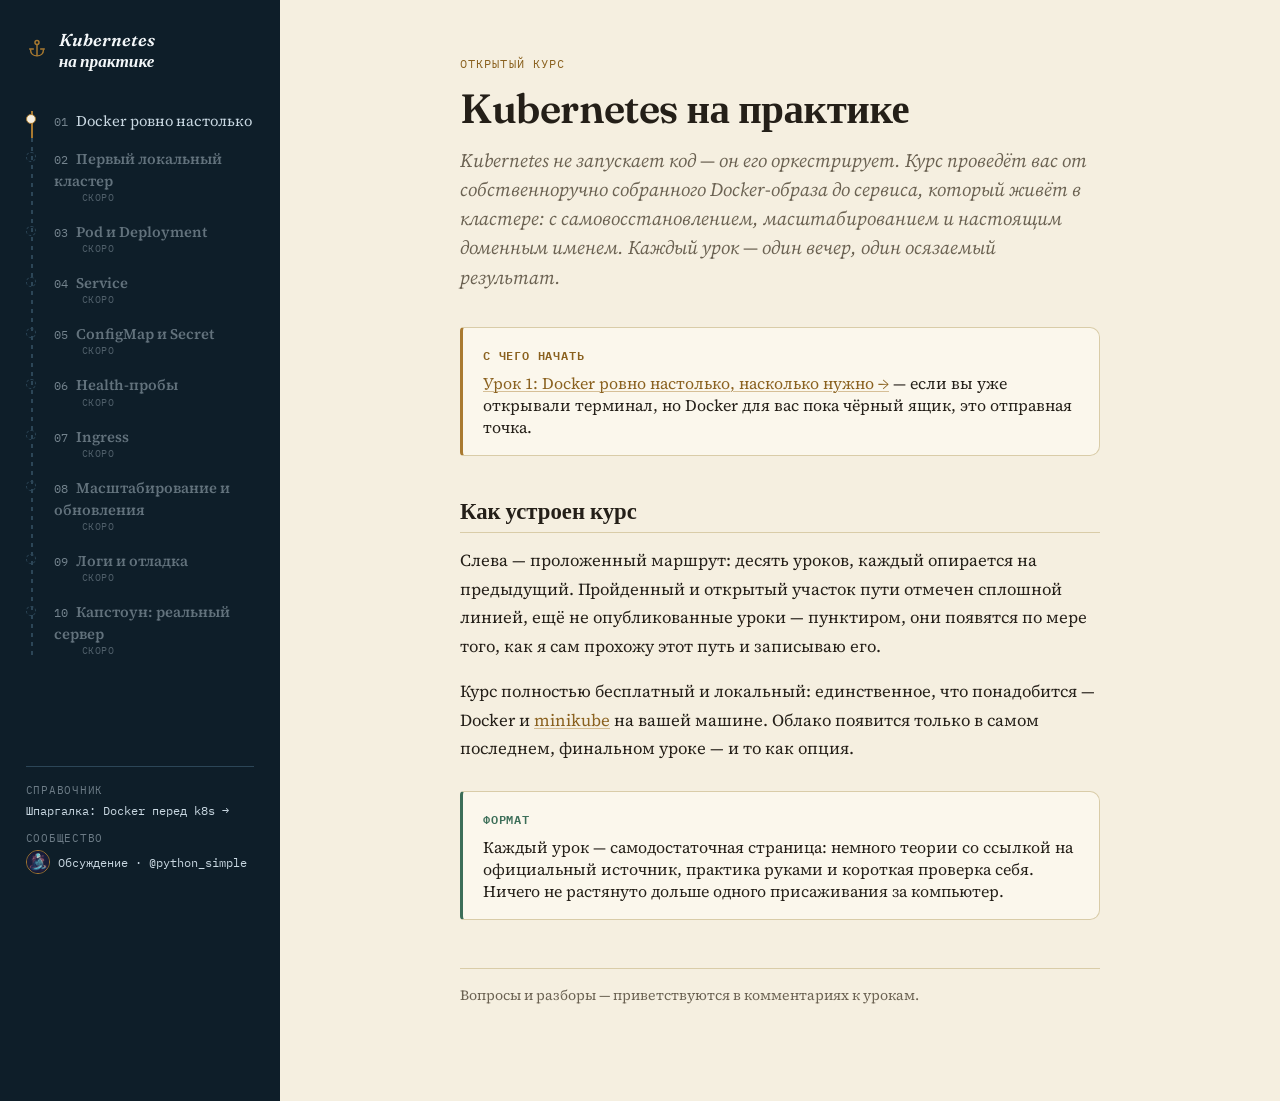
==== index.html @ 359cab3c "Initial publish: Kubernetes course, lesson 1 (Docker just enough) Published from the teach-skill wor" ====
<!doctype html>
<html lang="ru">
<head>
<meta charset="utf-8">
<meta name="viewport" content="width=device-width, initial-scale=1">
<title>Kubernetes на практике</title>
<meta name="description" content="Открытый курс: путь от контейнера до работающего в Kubernetes сервиса, короткими практическими уроками.">
<link rel="preconnect" href="https://fonts.googleapis.com">
<link rel="preconnect" href="https://fonts.gstatic.com" crossorigin>
<link href="https://fonts.googleapis.com/css2?family=Fraunces:ital,opsz,wght@0,9..144,500;0,9..144,600;0,9..144,700;1,9..144,500&family=Source+Serif+4:ital,opsz,wght@0,8..60,400;0,8..60,600;1,8..60,400&family=IBM+Plex+Mono:wght@400;500;600&display=swap" rel="stylesheet">
<link rel="stylesheet" href="assets/style.css">
</head>
<body>
<div class="shell">
  <aside class="chart-nav">
    <a class="brand" href="index.html">
      <span class="brand-mark" aria-hidden="true">
        <svg width="22" height="22" viewBox="0 0 24 24" fill="none" stroke="currentColor" stroke-width="1.6" stroke-linecap="round" stroke-linejoin="round"><circle cx="12" cy="5" r="2.2"/><line x1="12" y1="7.2" x2="12" y2="19"/><path d="M5 13c0 4 3 6.5 7 6.5s7-2.5 7-6.5"/><line x1="4" y1="12" x2="8" y2="12"/><line x1="16" y1="12" x2="20" y2="12"/></svg>
      </span>
      <span class="brand-word">
        <span class="brand-title">Kubernetes<br>на практике</span>
      </span>
    </a>

    <details class="route-toggle" open>
      <summary class="route-summary">
        <span>Маршрут курса</span>
        <span class="route-progress" data-route-progress>10 уроков</span>
      </summary>
      <nav id="course-route" data-current="0" data-base="lessons/"></nav>
    </details>

    <div class="chart-footer">
      <div class="chart-footer-group">
        <span class="chart-footer-label">Справочник</span>
        <a href="reference/docker-cheatsheet.html">Шпаргалка: Docker перед k8s →</a>
      </div>
      <div class="chart-footer-group">
        <span class="chart-footer-label">Сообщество</span>
        <a class="chart-channel" href="https://t.me/python_simple" target="_blank" rel="noopener">
          <img class="chart-channel-avatar" src="assets/pythonsimple.png" alt="">
          <span>Обсуждение · @python_simple</span>
        </a>
      </div>
    </div>
  </aside>

  <main class="page-frame">
    <article class="page">
      <p class="kicker">Открытый курс</p>
      <h1>Kubernetes на практике</h1>
      <p class="lede">Kubernetes не запускает код — он его оркестрирует. Курс проведёт вас от собственноручно собранного Docker-образа до сервиса, который живёт в кластере: с самовосстановлением, масштабированием и настоящим доменным именем. Каждый урок — один вечер, один осязаемый результат.</p>

      <div class="callout">
        <span class="callout-label">С чего начать</span>
        <a href="lessons/0001-docker-just-enough.html">Урок 1: Docker ровно настолько, насколько нужно →</a> — если вы уже открывали терминал, но Docker для вас пока чёрный ящик, это отправная точка.
      </div>

      <h2>Как устроен курс</h2>
      <p>Слева — проложенный маршрут: десять уроков, каждый опирается на предыдущий. Пройденный и открытый участок пути отмечен сплошной линией, ещё не опубликованные уроки — пунктиром, они появятся по мере того, как я сам прохожу этот путь и записываю его.</p>
      <p>Курс полностью бесплатный и локальный: единственное, что понадобится — Docker и <a href="https://minikube.sigs.k8s.io/docs/start/" target="_blank" rel="noopener">minikube</a> на вашей машине. Облако появится только в самом последнем, финальном уроке — и то как опция.</p>

      <div class="callout win">
        <span class="callout-label">Формат</span>
        Каждый урок — самодостаточная страница: немного теории со ссылкой на официальный источник, практика руками и короткая проверка себя. Ничего не растянуто дольше одного присаживания за компьютер.
      </div>

      <footer class="sources">
        Вопросы и разборы — приветствуются в комментариях к урокам.
      </footer>
    </article>
  </main>
</div>
<script src="assets/nav.js"></script>
</body>
</html>
---- assets/style.css ----
/* =============================================================
   "Kubernetes на практике" — shared stylesheet
   Visual idea: a chart room. A dark wayfinding console (chart-nav)
   holds the plotted course through the lessons; the reading surface
   is a warm paper page, like a chart or logbook laid on the table.
   Every lesson/reference page links this file — edit once, applies
   everywhere. Component partners: nav.js (route), quiz.js, copy.js.
   ============================================================= */

:root {
  --ink: #0e1e29;
  --ink-2: #16303f;
  --ink-line: #2c4657;
  --ink-text: #c9d8e2;
  --ink-text-strong: #f3f7f9;

  --paper: #f5efe0;
  --paper-card: #fbf7ec;
  --paper-line: #d9cca8;
  --text: #241f18;
  --text-muted: #6b6252;

  --brass: #a97a30;
  --brass-strong: #8a611f;
  --pine: #3c6e58;
  --rust: #9c4a30;

  --font-display: "Fraunces", "Iowan Old Style", Georgia, serif;
  --font-body: "Source Serif 4", "Iowan Old Style", Georgia, serif;
  --font-mono: "IBM Plex Mono", "SFMono-Regular", Consolas, monospace;

  --sidebar-w: 280px;
}

@media (prefers-color-scheme: dark) {
  :root {
    --paper: #1c1712;
    --paper-card: #241e17;
    --paper-line: #3a3226;
    --text: #ece4d3;
    --text-muted: #b6a98f;
    --brass: #c99a4c;
    --brass-strong: #e0b567;
    --pine: #6aab8b;
    --rust: #d17e5f;
  }
}

* { box-sizing: border-box; }
html { -webkit-text-size-adjust: 100%; }

body {
  margin: 0;
  background: var(--ink);
  color: var(--text);
  font-family: var(--font-body);
}

::selection { background: var(--brass); color: var(--ink); }

a { color: inherit; text-decoration-thickness: 1px; text-underline-offset: 2px; }

:focus-visible {
  outline: 2px solid var(--brass);
  outline-offset: 2px;
}

/* ---------- Shell: sidebar + page ---------- */

.shell {
  display: flex;
  flex-direction: column;
  min-height: 100vh;
  align-items: stretch;
}
@media (min-width: 900px) {
  .shell { flex-direction: row; }
}

.chart-nav {
  width: 100%;
  background: var(--ink);
  color: var(--ink-text);
  padding: 1.5rem 1.5rem 1.4rem;
  display: flex;
  flex-direction: column;
  gap: 1.4rem;
}
@media (min-width: 900px) {
  .chart-nav {
    flex: 0 0 var(--sidebar-w);
    width: var(--sidebar-w);
    padding: 1.9rem 1.6rem 1.6rem;
    gap: 1.6rem;
    position: sticky;
    top: 0;
    height: 100vh;
    overflow-y: auto;
  }
}

.brand {
  display: flex;
  align-items: center;
  gap: 0.7rem;
  text-decoration: none;
  color: inherit;
}
.brand-mark { color: var(--brass); flex: none; }
.brand-title {
  display: block;
  font-family: var(--font-display);
  font-style: italic;
  font-weight: 600;
  font-size: 1.08rem;
  line-height: 1.2;
  color: var(--ink-text-strong);
}

/* Mobile: native <details> collapses the route; desktop unwraps it
   via display:contents so it always reads as an open sidebar list. */
.route-toggle { border: none; }
.route-summary {
  list-style: none;
  cursor: pointer;
  display: flex;
  justify-content: space-between;
  align-items: baseline;
  font-family: var(--font-mono);
  font-size: 0.78rem;
  letter-spacing: 0.04em;
  text-transform: uppercase;
  color: var(--ink-text-strong);
  padding: 0.6rem 0.1rem;
  border-top: 1px solid var(--ink-line);
  border-bottom: 1px solid var(--ink-line);
}
.route-summary::-webkit-details-marker { display: none; }
.route-summary::after {
  content: "\2304";
  font-family: var(--font-mono);
  color: var(--brass);
  transition: transform 0.2s ease;
}
details[open] > .route-summary::after { transform: rotate(180deg); }
.route-progress { color: var(--brass); opacity: 1; }

#course-route { margin-top: 0.9rem; }

@media (min-width: 900px) {
  .route-toggle { display: contents; }
  .route-summary { display: none; }
  #course-route { margin-top: 0.2rem; }
}

.route {
  list-style: none;
  margin: 0;
  padding: 0;
  position: relative;
}

.route-track {
  position: absolute;
  left: 5px;
  top: 10px;
  bottom: 10px;
  width: 2px;
  background-image: repeating-linear-gradient(to bottom, var(--ink-line) 0 4px, transparent 4px 9px);
}
.route-track-charted {
  position: absolute;
  left: 0;
  top: 0;
  width: 2px;
  height: 0%;
  background: var(--brass);
  transition: height 0.9s cubic-bezier(0.2, 0.7, 0.3, 1);
}
@media (prefers-reduced-motion: reduce) {
  .route-track-charted { transition: none; }
}

.route-stop {
  position: relative;
  padding: 0.5rem 0 0.5rem 1.75rem;
  min-height: 1.6rem;
}

.route-dot {
  position: absolute;
  left: 0;
  top: 0.85rem;
  width: 10px;
  height: 10px;
  border-radius: 50%;
  background: var(--paper);
  border: 1.5px solid var(--brass);
}
.route-stop.is-locked .route-dot {
  background: transparent;
  border: 1.5px dashed var(--ink-line);
}
.route-stop.is-current .route-dot {
  background: var(--brass);
  box-shadow: 0 0 0 3px rgba(169, 122, 48, 0.28);
}

.route-num {
  font-family: var(--font-mono);
  font-size: 0.72rem;
  color: var(--ink-text);
  opacity: 0.55;
  margin-right: 0.55rem;
}
.route-stop.is-current .route-num { color: var(--brass); opacity: 1; }

.route-label {
  font-family: var(--font-body);
  font-size: 0.92rem;
  line-height: 1.3;
}
a.route-label { color: var(--ink-text); text-decoration: none; }
a.route-label:hover { color: var(--ink-text-strong); text-decoration: underline; }
span.route-label { color: var(--ink-text-strong); font-weight: 600; }
.route-stop.is-locked .route-label { color: var(--ink-text); opacity: 0.45; }

.route-soon {
  display: block;
  margin-left: 1.75rem;
  font-family: var(--font-mono);
  font-size: 0.64rem;
  letter-spacing: 0.06em;
  text-transform: uppercase;
  color: var(--ink-text);
  opacity: 0.35;
}

.chart-footer {
  margin-top: auto;
  padding-top: 1rem;
  border-top: 1px solid var(--ink-line);
  font-family: var(--font-mono);
  font-size: 0.76rem;
  display: flex;
  flex-direction: column;
  gap: 0.8rem;
}
.chart-footer a { color: var(--ink-text); text-decoration: none; }
.chart-footer a:hover { color: var(--brass); }

.chart-footer-group { display: flex; flex-direction: column; gap: 0.35rem; }
.chart-footer-label {
  font-size: 0.66rem;
  letter-spacing: 0.07em;
  text-transform: uppercase;
  color: var(--ink-text);
  opacity: 0.5;
}

.chart-channel {
  display: flex;
  align-items: center;
  gap: 0.55rem;
}
.chart-channel-avatar {
  width: 24px;
  height: 24px;
  border-radius: 50%;
  object-fit: cover;
  border: 1.5px solid var(--brass);
  flex: none;
}
.chart-channel span { line-height: 1.3; }

/* ---------- Page (reading surface) ---------- */

.page-frame {
  flex: 1;
  min-width: 0;
  background: var(--paper);
  color: var(--text);
  padding: 3.4rem 1.5rem 6rem;
}

.page {
  max-width: 40rem;
  margin: 0 auto;
}

.kicker {
  font-family: var(--font-mono);
  font-size: 0.76rem;
  letter-spacing: 0.09em;
  text-transform: uppercase;
  color: var(--brass-strong);
  margin: 0 0 0.6rem;
}

h1 {
  font-family: var(--font-display);
  font-weight: 600;
  font-size: clamp(1.9rem, 1.55rem + 1.4vw, 2.55rem);
  line-height: 1.14;
  letter-spacing: -0.01em;
  margin: 0 0 0.9rem;
}

h2 {
  font-family: var(--font-display);
  font-weight: 600;
  font-size: 1.42rem;
  margin: 2.6rem 0 0.9rem;
  padding-bottom: 0.4rem;
  border-bottom: 1px solid var(--paper-line);
}

h3 {
  font-family: var(--font-display);
  font-weight: 600;
  font-size: 1.12rem;
  margin: 1.7rem 0 0.5rem;
}

p { margin: 0 0 1.05rem; font-size: 1.05rem; line-height: 1.7; }

.lede {
  font-family: var(--font-body);
  font-style: italic;
  font-size: 1.18rem;
  line-height: 1.55;
  color: var(--text-muted);
  margin-bottom: 2.2rem;
}

.page a { color: var(--brass-strong); text-decoration-line: underline; text-decoration-color: color-mix(in srgb, var(--brass) 45%, transparent); }
.page a:hover { text-decoration-color: currentColor; }

ul, ol.steps { padding-left: 1.3rem; }
ul li, .steps li { margin-bottom: 0.6rem; line-height: 1.65; }
.steps li { margin-bottom: 1rem; }

code, pre, kbd { font-family: var(--font-mono); font-size: 0.9em; }

code {
  background: var(--paper-card);
  border: 1px solid var(--paper-line);
  padding: 0.1em 0.4em;
  border-radius: 4px;
}

pre {
  background: var(--paper-card);
  border: 1px solid var(--paper-line);
  border-radius: 8px;
  padding: 1rem 1.1rem;
  overflow-x: auto;
  line-height: 1.55;
}
pre code { background: none; border: none; padding: 0; }

blockquote {
  margin: 1.3rem 0;
  padding: 0.2rem 1.1rem;
  border-left: 3px solid var(--brass);
  color: var(--text-muted);
  font-style: italic;
}

.callout {
  background: var(--paper-card);
  border: 1px solid var(--paper-line);
  border-left: 3px solid var(--brass);
  border-radius: 4px 10px 10px 4px;
  padding: 1.05rem 1.25rem;
  margin: 1.7rem 0;
}
.callout .callout-label {
  font-family: var(--font-mono);
  font-size: 0.72rem;
  text-transform: uppercase;
  letter-spacing: 0.07em;
  font-weight: 600;
  color: var(--brass-strong);
  display: block;
  margin-bottom: 0.45rem;
}
.callout.win { border-left-color: var(--pine); }
.callout.win .callout-label { color: var(--pine); }

table {
  width: 100%;
  border-collapse: collapse;
  margin: 1.3rem 0;
  font-size: 0.95rem;
}
th, td {
  text-align: left;
  padding: 0.55rem 0.7rem;
  border-bottom: 1px solid var(--paper-line);
  vertical-align: top;
}
th {
  font-family: var(--font-mono);
  font-size: 0.72rem;
  text-transform: uppercase;
  letter-spacing: 0.05em;
  color: var(--text-muted);
  font-weight: 600;
}

nav.lesson-nav {
  display: flex;
  justify-content: space-between;
  gap: 1rem;
  font-family: var(--font-mono);
  font-size: 0.82rem;
  margin: 3.2rem 0 0;
  padding-top: 1.1rem;
  border-top: 1px solid var(--paper-line);
  color: var(--text-muted);
}

footer.sources {
  margin-top: 3rem;
  padding-top: 1rem;
  border-top: 1px solid var(--paper-line);
  font-size: 0.88rem;
  color: var(--text-muted);
}

.sidebar-help {
  margin: 0;
  padding-top: 0.9rem;
  border-top: 1px solid var(--ink-line);
  font-size: 0.82rem;
  line-height: 1.5;
  color: var(--ink-text);
}
.sidebar-help a { color: var(--brass); text-decoration: none; }
.sidebar-help a:hover { text-decoration: underline; }

/* ---------- Copy-to-clipboard (assets/copy.js) ---------- */

.pre-wrap { position: relative; }
.pre-wrap .copy-btn {
  position: absolute;
  top: 0.55rem;
  right: 0.55rem;
  font-family: var(--font-mono);
  font-size: 0.68rem;
  font-weight: 600;
  letter-spacing: 0.03em;
  text-transform: uppercase;
  padding: 0.28rem 0.6rem;
  border-radius: 5px;
  border: 1px solid var(--paper-line);
  background: var(--paper);
  color: var(--text-muted);
  cursor: pointer;
  opacity: 0.75;
}
.pre-wrap:hover .copy-btn { opacity: 1; }
.pre-wrap .copy-btn:hover { color: var(--brass-strong); border-color: var(--brass); }
.pre-wrap .copy-btn.copied { color: var(--pine); border-color: var(--pine); opacity: 1; }

code.cmd, code.copyable {
  cursor: pointer;
  border-color: var(--paper-line);
}
code.copyable:hover { border-color: var(--brass); color: var(--brass-strong); }
code.copyable.copied-flash {
  border-color: var(--pine);
  color: var(--pine);
  background: color-mix(in srgb, var(--pine) 16%, var(--paper-card));
}

/* ---------- Quiz (assets/quiz.js) ---------- */

.quiz {
  background: var(--paper-card);
  border: 1px solid var(--paper-line);
  border-radius: 10px;
  padding: 1.15rem 1.3rem 1.35rem;
  margin: 1.8rem 0;
}
.quiz-question {
  font-family: var(--font-display);
  font-weight: 600;
  font-size: 1.05rem;
  margin-bottom: 0.85rem;
}
.quiz-option {
  display: block;
  font-family: var(--font-body);
  font-size: 0.98rem;
  margin: 0.45rem 0;
  cursor: pointer;
}
.quiz-option input { margin-right: 0.55rem; accent-color: var(--brass); }

.quiz-recall input[type="text"] {
  width: 100%;
  font-family: var(--font-mono);
  font-size: 0.94rem;
  padding: 0.55rem 0.65rem;
  border: 1px solid var(--paper-line);
  border-radius: 6px;
  background: var(--paper);
  color: var(--text);
}

.quiz-check {
  margin-top: 0.95rem;
  font-family: var(--font-mono);
  font-size: 0.76rem;
  font-weight: 600;
  letter-spacing: 0.04em;
  text-transform: uppercase;
  padding: 0.48rem 1.05rem;
  border-radius: 6px;
  border: 1px solid var(--brass);
  background: transparent;
  color: var(--brass-strong);
  cursor: pointer;
  transition: background 0.15s ease, color 0.15s ease;
}
.quiz-check:hover { background: var(--brass); color: var(--paper); }

.quiz-feedback {
  margin-top: 0.85rem;
  font-family: var(--font-body);
  font-size: 0.92rem;
  padding: 0.6rem 0.85rem;
  border-radius: 6px;
}
.quiz-feedback.correct { background: color-mix(in srgb, var(--pine) 15%, transparent); color: var(--pine); }
.quiz-feedback.incorrect { background: color-mix(in srgb, var(--rust) 15%, transparent); color: var(--rust); }

@media print {
  .chart-nav { display: none; }
  .page-frame { padding: 0; }
  body { background: #fff; font-size: 11pt; }
  .quiz-check, .copy-btn { display: none; }
  .page a { color: inherit; }
}
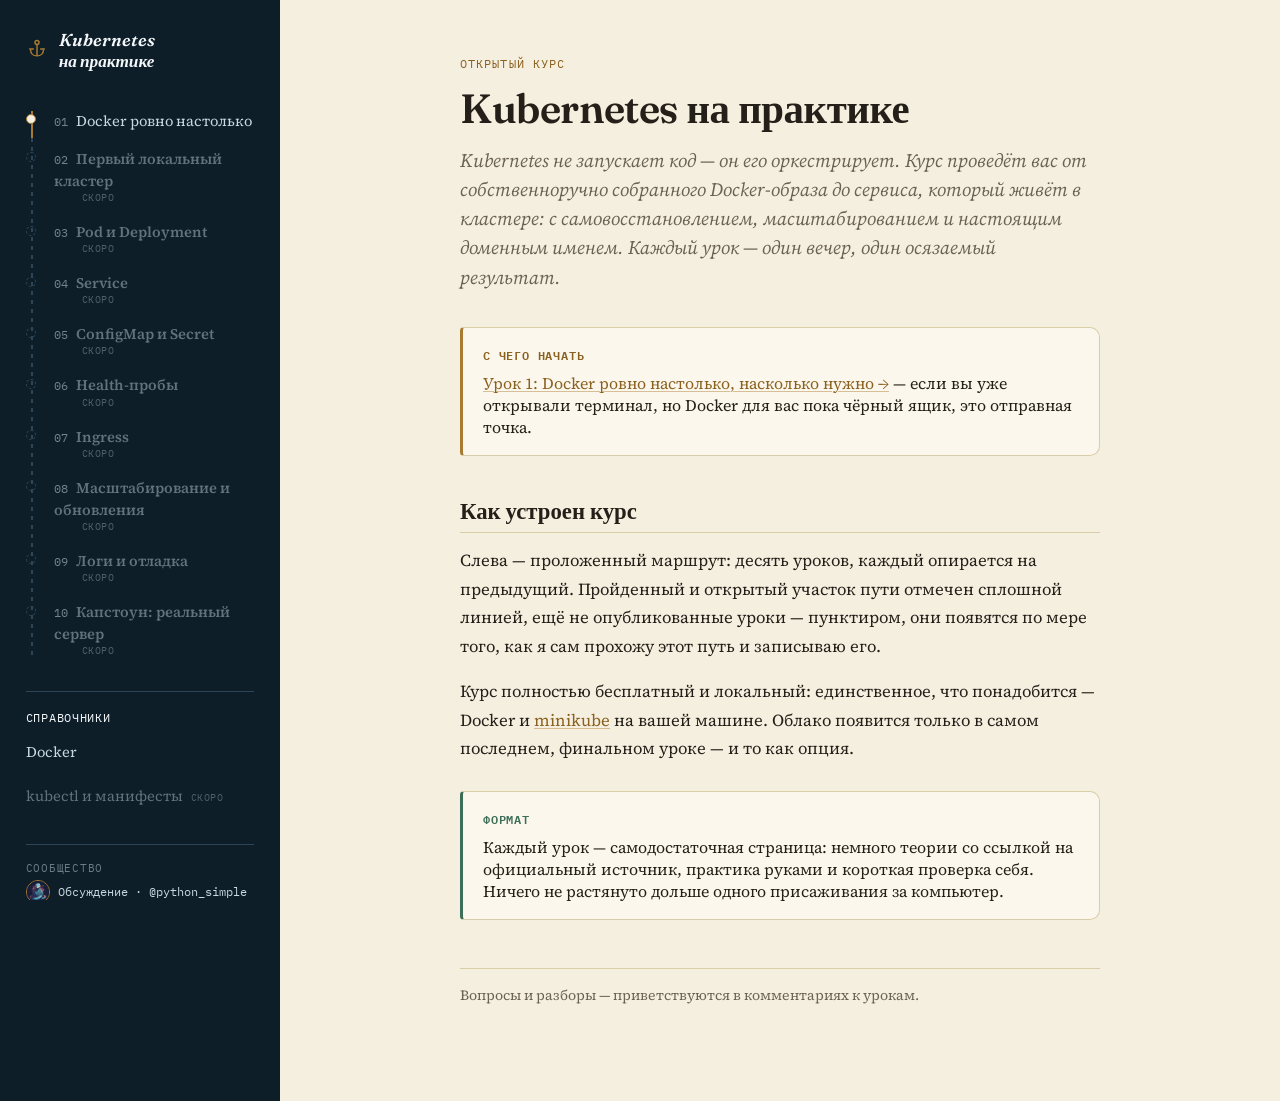
==== commit 1edee56a: "Add a dedicated References section in the sidebar Co-Authored-By: Claude Sonnet 5 <noreply@anthropic" ====
--- a/index.html
+++ b/index.html
@@ -30,11 +30,12 @@
       <nav id="course-route" data-current="0" data-base="lessons/"></nav>
     </details>
 
+    <div class="ref-section">
+      <p class="ref-heading">Справочники</p>
+      <nav id="course-references" data-base="reference/"></nav>
+    </div>
+
     <div class="chart-footer">
-      <div class="chart-footer-group">
-        <span class="chart-footer-label">Справочник</span>
-        <a href="reference/docker-cheatsheet.html">Шпаргалка: Docker перед k8s →</a>
-      </div>
       <div class="chart-footer-group">
         <span class="chart-footer-label">Сообщество</span>
         <a class="chart-channel" href="https://t.me/python_simple" target="_blank" rel="noopener">
--- a/assets/style.css
+++ b/assets/style.css
@@ -236,6 +236,49 @@
   opacity: 0.35;
 }
 
+.ref-section {
+  padding-top: 1rem;
+  border-top: 1px solid var(--ink-line);
+}
+.ref-heading {
+  margin: 0 0 0.6rem;
+  font-family: var(--font-mono);
+  font-size: 0.76rem;
+  letter-spacing: 0.06em;
+  text-transform: uppercase;
+  color: var(--ink-text-strong);
+}
+.ref-list {
+  list-style: none;
+  margin: 0;
+  padding: 0;
+  display: flex;
+  flex-direction: column;
+  gap: 0.5rem;
+}
+.ref-list a {
+  color: var(--ink-text);
+  text-decoration: none;
+  font-family: var(--font-body);
+  font-size: 0.92rem;
+}
+.ref-list a:hover { color: var(--brass); }
+.ref-locked {
+  color: var(--ink-text);
+  opacity: 0.45;
+  font-family: var(--font-body);
+  font-size: 0.92rem;
+}
+.ref-soon {
+  margin-left: 0.5rem;
+  font-family: var(--font-mono);
+  font-size: 0.62rem;
+  letter-spacing: 0.05em;
+  text-transform: uppercase;
+  color: var(--ink-text);
+  opacity: 0.35;
+}
+
 .chart-footer {
   margin-top: auto;
   padding-top: 1rem;
@@ -429,16 +472,18 @@
   color: var(--text-muted);
 }
 
-.sidebar-help {
-  margin: 0;
-  padding-top: 0.9rem;
-  border-top: 1px solid var(--ink-line);
+.lesson-help {
+  font-family: var(--font-mono);
   font-size: 0.82rem;
   line-height: 1.5;
-  color: var(--ink-text);
-}
-.sidebar-help a { color: var(--brass); text-decoration: none; }
-.sidebar-help a:hover { text-decoration: underline; }
+  color: var(--text-muted);
+  background: var(--paper-card);
+  border-left: 2px solid var(--brass);
+  border-radius: 4px;
+  padding: 0.65rem 0.9rem;
+  margin: 0 0 1.8rem;
+}
+.lesson-help a { color: var(--brass-strong); }
 
 /* ---------- Copy-to-clipboard (assets/copy.js) ---------- */
 
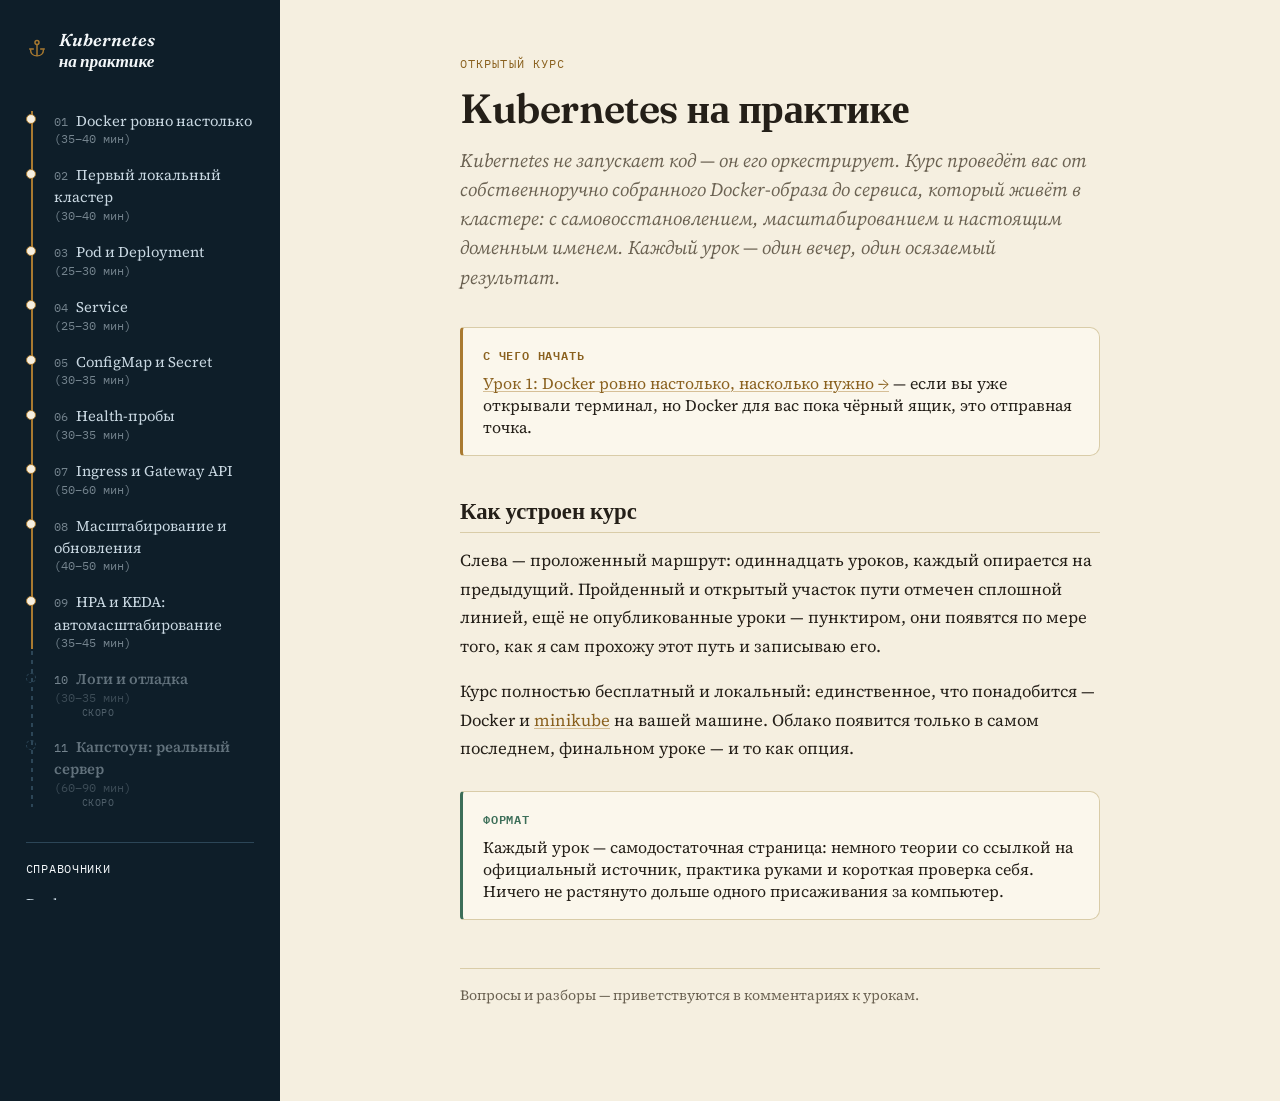
==== commit d0e6b9ae: "Add lesson 9: HPA and KEDA autoscaling Co-Authored-By: Claude Sonnet 5 <noreply@anthropic.com>" ====
--- a/index.html
+++ b/index.html
@@ -5,6 +5,10 @@
 <meta name="viewport" content="width=device-width, initial-scale=1">
 <title>Kubernetes на практике</title>
 <meta name="description" content="Открытый курс: путь от контейнера до работающего в Kubernetes сервиса, короткими практическими уроками.">
+<link rel="icon" type="image/x-icon" href="favicon.ico">
+<link rel="icon" type="image/png" sizes="32x32" href="assets/favicon-32.png">
+<link rel="icon" type="image/png" sizes="16x16" href="assets/favicon-16.png">
+<link rel="apple-touch-icon" sizes="180x180" href="assets/favicon-180.png">
 <link rel="preconnect" href="https://fonts.googleapis.com">
 <link rel="preconnect" href="https://fonts.gstatic.com" crossorigin>
 <link href="https://fonts.googleapis.com/css2?family=Fraunces:ital,opsz,wght@0,9..144,500;0,9..144,600;0,9..144,700;1,9..144,500&family=Source+Serif+4:ital,opsz,wght@0,8..60,400;0,8..60,600;1,8..60,400&family=IBM+Plex+Mono:wght@400;500;600&display=swap" rel="stylesheet">
@@ -25,7 +29,7 @@
     <details class="route-toggle" open>
       <summary class="route-summary">
         <span>Маршрут курса</span>
-        <span class="route-progress" data-route-progress>10 уроков</span>
+        <span class="route-progress" data-route-progress>11 уроков</span>
       </summary>
       <nav id="course-route" data-current="0" data-base="lessons/"></nav>
     </details>
@@ -58,7 +62,7 @@
       </div>
 
       <h2>Как устроен курс</h2>
-      <p>Слева — проложенный маршрут: десять уроков, каждый опирается на предыдущий. Пройденный и открытый участок пути отмечен сплошной линией, ещё не опубликованные уроки — пунктиром, они появятся по мере того, как я сам прохожу этот путь и записываю его.</p>
+      <p>Слева — проложенный маршрут: одиннадцать уроков, каждый опирается на предыдущий. Пройденный и открытый участок пути отмечен сплошной линией, ещё не опубликованные уроки — пунктиром, они появятся по мере того, как я сам прохожу этот путь и записываю его.</p>
       <p>Курс полностью бесплатный и локальный: единственное, что понадобится — Docker и <a href="https://minikube.sigs.k8s.io/docs/start/" target="_blank" rel="noopener">minikube</a> на вашей машине. Облако появится только в самом последнем, финальном уроке — и то как опция.</p>
 
       <div class="callout win">
--- a/assets/style.css
+++ b/assets/style.css
@@ -225,6 +225,15 @@
 span.route-label { color: var(--ink-text-strong); font-weight: 600; }
 .route-stop.is-locked .route-label { color: var(--ink-text); opacity: 0.45; }
 
+.route-duration {
+  display: block;
+  margin-top: 0.1rem;
+  font-family: var(--font-mono);
+  font-weight: 400;
+  font-size: 0.72rem;
+  opacity: 0.55;
+}
+
 .route-soon {
   display: block;
   margin-left: 1.75rem;
@@ -428,8 +437,35 @@
   display: block;
   margin-bottom: 0.45rem;
 }
+
+.diagram-figure {
+  margin: 1.8rem 0;
+  padding: 1.1rem 1.1rem 0.9rem;
+  background: var(--paper-card);
+  border: 1px solid var(--paper-line);
+  border-radius: 10px;
+}
+.diagram-figure svg {
+  display: block;
+  width: 100%;
+  height: auto;
+}
+.diagram-figure figcaption {
+  margin-top: 0.7rem;
+  padding-top: 0.7rem;
+  border-top: 1px solid var(--paper-line);
+  font-family: var(--font-mono);
+  font-size: 0.76rem;
+  color: var(--text-muted);
+  text-align: center;
+}
+.diagram-title { font-family: var(--font-mono); font-size: 12px; font-weight: 600; letter-spacing: 0.02em; }
+.diagram-sub { font-family: var(--font-body); font-size: 11.5px; }
+.diagram-note { font-family: var(--font-mono); font-size: 10.5px; letter-spacing: 0.02em; }
 .callout.win { border-left-color: var(--pine); }
 .callout.win .callout-label { color: var(--pine); }
+.callout.alert { border-left-color: var(--rust); }
+.callout.alert .callout-label { color: var(--rust); }
 
 table {
   width: 100%;
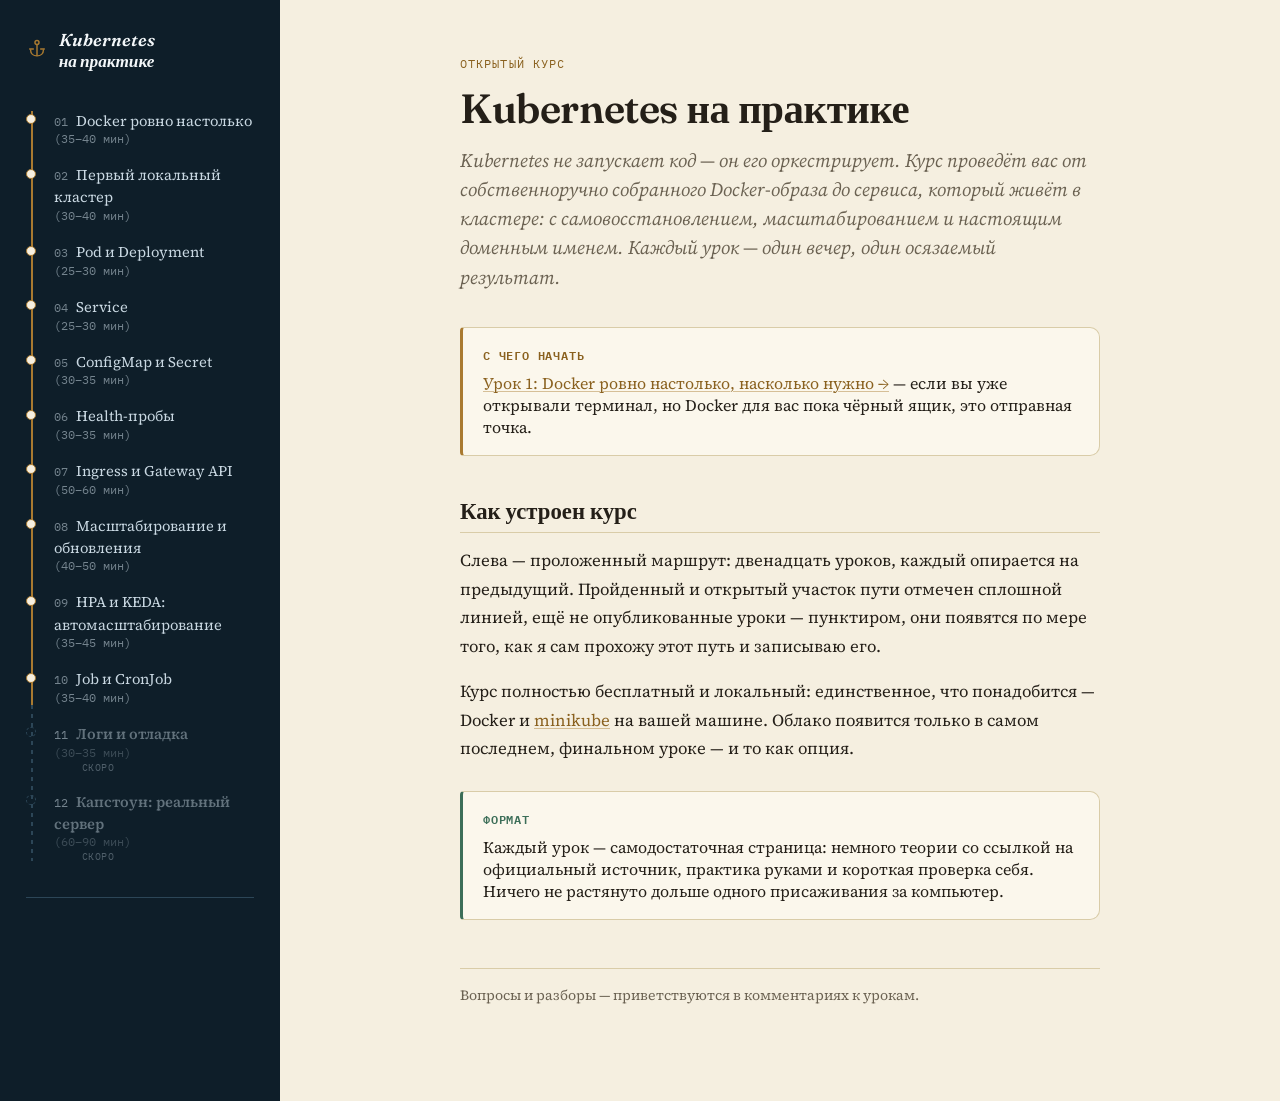
==== commit 4ff2b9cb: "Add lesson 10: Job and CronJob Co-Authored-By: Claude Opus 5.5 <noreply@anthropic.com>" ====
--- a/index.html
+++ b/index.html
@@ -29,7 +29,7 @@
     <details class="route-toggle" open>
       <summary class="route-summary">
         <span>Маршрут курса</span>
-        <span class="route-progress" data-route-progress>11 уроков</span>
+        <span class="route-progress" data-route-progress>12 уроков</span>
       </summary>
       <nav id="course-route" data-current="0" data-base="lessons/"></nav>
     </details>
@@ -62,7 +62,7 @@
       </div>
 
       <h2>Как устроен курс</h2>
-      <p>Слева — проложенный маршрут: одиннадцать уроков, каждый опирается на предыдущий. Пройденный и открытый участок пути отмечен сплошной линией, ещё не опубликованные уроки — пунктиром, они появятся по мере того, как я сам прохожу этот путь и записываю его.</p>
+      <p>Слева — проложенный маршрут: двенадцать уроков, каждый опирается на предыдущий. Пройденный и открытый участок пути отмечен сплошной линией, ещё не опубликованные уроки — пунктиром, они появятся по мере того, как я сам прохожу этот путь и записываю его.</p>
       <p>Курс полностью бесплатный и локальный: единственное, что понадобится — Docker и <a href="https://minikube.sigs.k8s.io/docs/start/" target="_blank" rel="noopener">minikube</a> на вашей машине. Облако появится только в самом последнем, финальном уроке — и то как опция.</p>
 
       <div class="callout win">
